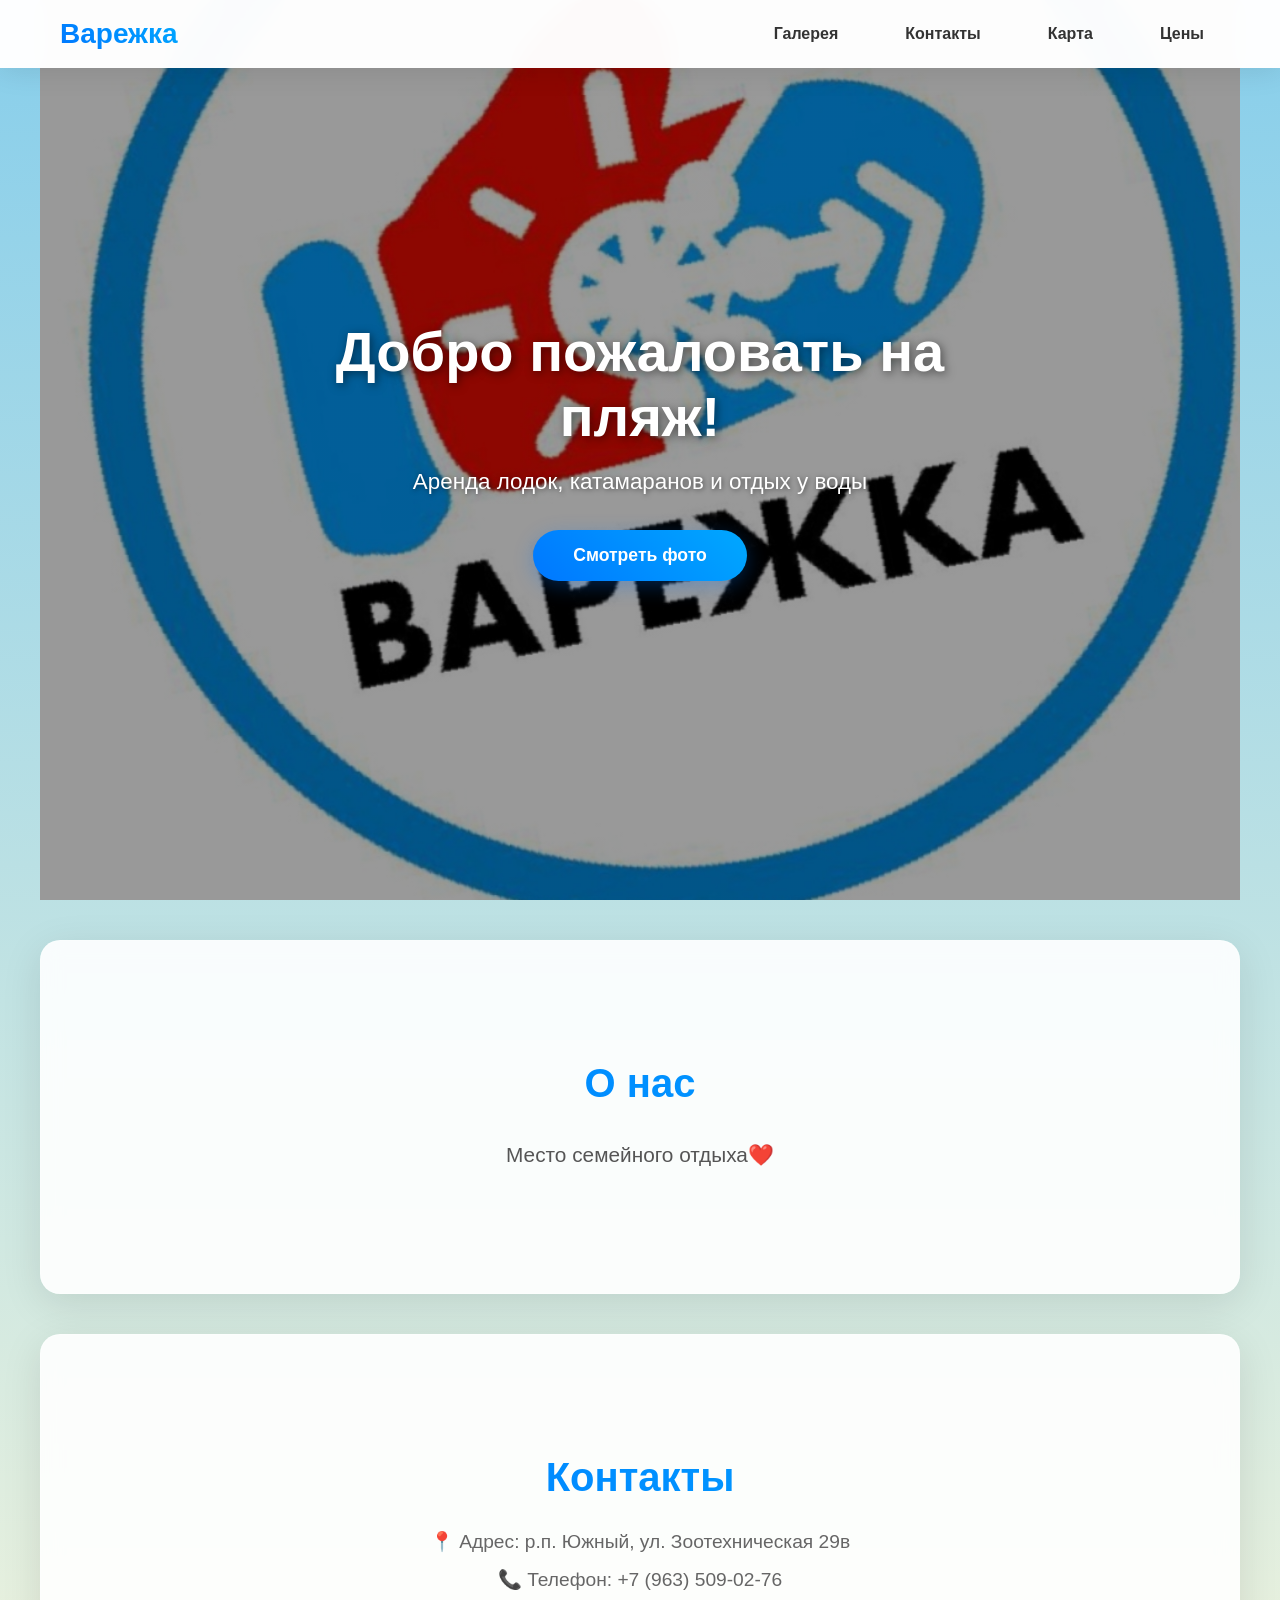
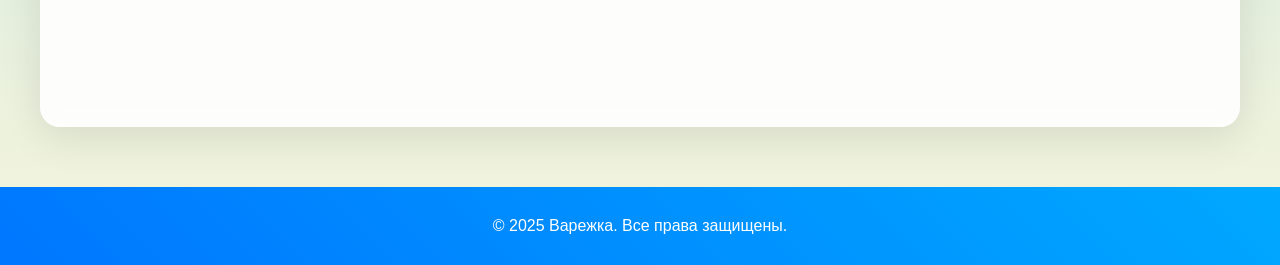
==== index.html @ 1be2bfba "Initial commit Created from https://vercel.com/new" ====
<!DOCTYPE html>
<html lang="en">
<head>
    <meta charset="UTF-8">
    <meta name="viewport" content="width=device-width, initial-scale=1.0">
    <title>База отдыха "Варежка"</title>
    <link rel="stylesheet" href="index.css" />
</head>
<body>
  <header class="header">
    <nav class="nav">
      <a href="#home" class="logo">Варежка</a>
      <ul class="menu">
        <li><a href="gallery.html">Галерея</a></li>
        <li><a href="#contacts">Контакты</a></li>
        <li><a href="map.html">Карта</a></li>
        <li><a href="info.html">Цены</a></li>
      </ul>
    </nav>
  </header>
  
  <section id="home" class="hero">
    <div class="hero-content">
      <h1>Добро пожаловать на пляж!</h1>
      <p>Аренда лодок, катамаранов и отдых у воды</p>
      <a href="gallery.html" class="btn">Смотреть фото</a>
    </div>
  </section>

  <section id="about" class="about">
    <h2>О нас</h2>
    <p>Место семейного отдыха❤️</p>
  </section>
  <section id="contacts" class="contacts">
    <h2>Контакты</h2>
    <p>📍 Адрес: р.п. Южный, ул. Зоотехническая 29в</p>
    <p>📞 Телефон: +7 (963) 509-02-76</p>
  </section>

  <footer class="footer">
    <p>© 2025 Варежка. Все права защищены.</p>
  </footer>

</body>
<script>
const sections = document.querySelectorAll("section");

const observer = new IntersectionObserver((entries) => {
  entries.forEach(entry => {
    if (entry.isIntersecting) {
      entry.target.classList.add("visible");
    }
  });
}, { threshold: 0.2 });

sections.forEach(sec => observer.observe(sec));
</script>
</html>
---- index.css ----
* {
    margin: 0;
    padding: 0;
    box-sizing: border-box;
    scroll-behavior: smooth;
}

body {
    font-family: 'Arial', sans-serif;
    color: #222;
    background: linear-gradient(180deg, #87CEEB 0%, #F5F5DC 100%);
    min-height: 100vh;
}

/* Шапка */
.header {
    background: rgba(255, 255, 255, 0.98);
    position: fixed;
    top: 0;
    width: 100%;
    z-index: 1000;
    box-shadow: 0 2px 30px rgba(0,0,0,0.1);
    backdrop-filter: blur(10px);
}

.nav {
    max-width: 1200px;
    margin: auto;
    padding: 18px 20px;
    display: flex;
    justify-content: space-between;
    align-items: center;
}

.logo {
    font-weight: bold;
    font-size: 28px;
    color: #0077ff;
    text-decoration: none;
    background: linear-gradient(45deg, #0077ff, #00a8ff);
    -webkit-background-clip: text;
    -webkit-text-fill-color: transparent;
    background-clip: text;
}

.menu {
    list-style: none;
    display: flex;
    gap: 35px;
}

.menu a {
    text-decoration: none;
    color: #333;
    font-weight: 600;
    transition: all 0.3s ease;
    padding: 8px 16px;
    border-radius: 25px;
}

.menu a:hover {
    color: #0077ff;
    background: rgba(0, 119, 255, 0.1);
    transform: translateY(-2px);
}

/* Герой-секция */
.hero {
    height: 100vh;
    background: linear-gradient(rgba(0, 0, 0, 0.4), rgba(0, 0, 0, 0.4)), 
                url('photo/logo.jpg') center/cover no-repeat;
    display: flex;
    justify-content: center;
    align-items: center;
    text-align: center;
    color: white;
    position: relative;
}

.hero-content {
    position: relative;
    z-index: 2;
    max-width: 800px;
    padding: 0 20px;
}

.hero h1 {
    font-size: 3.5rem;
    margin-bottom: 20px;
    text-shadow: 2px 2px 10px rgba(0,0,0,0.5);
    animation: fadeInUp 1s ease;
}

.hero p {
    font-size: 1.4rem;
    margin-bottom: 35px;
    text-shadow: 1px 1px 5px rgba(0,0,0,0.5);
    animation: fadeInUp 1s ease 0.2s both;
}

.btn {
    display: inline-block;
    background: linear-gradient(45deg, #0077ff, #00a8ff);
    color: #fff;
    padding: 15px 40px;
    border-radius: 50px;
    text-decoration: none;
    font-weight: bold;
    font-size: 1.1rem;
    transition: all 0.3s ease;
    box-shadow: 0 5px 20px rgba(0, 119, 255, 0.3);
    animation: fadeInUp 1s ease 0.4s both;
}

.btn:hover {
    transform: translateY(-3px);
    box-shadow: 0 8px 30px rgba(0, 119, 255, 0.4);
    background: linear-gradient(45deg, #005fcc, #0077ff);
}

/* Секции */
section {
    padding: 120px 20px;
    max-width: 1200px;
    margin: auto;
    opacity: 0;
    transform: translateY(50px);
    transition: opacity 0.8s ease, transform 0.8s ease;
}

section.visible {
    opacity: 1;
    transform: translateY(0);
}

.about, .contacts {
    text-align: center;
    background: rgba(255, 255, 255, 0.9);
    margin: 40px auto;
    border-radius: 20px;
    box-shadow: 0 10px 40px rgba(0,0,0,0.1);
    backdrop-filter: blur(10px);
    border: 1px solid rgba(255, 255, 255, 0.2);
}

.about h2, .contacts h2 {
    font-size: 2.5rem;
    margin-bottom: 30px;
    color: #0077ff;
    background: linear-gradient(45deg, #0077ff, #00a8ff);
    -webkit-background-clip: text;
    -webkit-text-fill-color: transparent;
    background-clip: text;
}

.about p {
    font-size: 1.3rem;
    line-height: 1.8;
    color: #555;
    max-width: 600px;
    margin: 0 auto;
}

.contacts p {
    font-size: 1.2rem;
    margin: 15px 0;
    color: #666;
}

/* Подвал */
.footer {
    background: linear-gradient(45deg, #0077ff, #00a8ff);
    color: #fff;
    text-align: center;
    padding: 30px 20px;
    width: 100%;
    margin-top: 60px;
}

/* Анимации */
@keyframes fadeInUp {
    from {
        opacity: 0;
        transform: translateY(30px);
    }
    to {
        opacity: 1;
        transform: translateY(0);
    }
}

/* Адаптивность */
@media (max-width: 768px) {
    .hero h1 {
        font-size: 2.5rem;
    }
    
    .hero p {
        font-size: 1.1rem;
    }
    
    .menu {
        gap: 20px;
    }
    
    .menu a {
        padding: 6px 12px;
        font-size: 0.9rem;
    }
    
    section {
        padding: 80px 20px;
    }
    
    .about h2, .contacts h2 {
        font-size: 2rem;
    }
    
    .about p {
        font-size: 1.1rem;
    }
}

@media (max-width: 480px) {
    .logo {
        font-size: 24px;
    }
    
    .hero h1 {
        font-size: 2rem;
    }
    
    .hero p {
        font-size: 1rem;
    }
    
    .btn {
        padding: 12px 30px;
        font-size: 1rem;
    }
    
    .menu {
        gap: 15px;
    }
    
    .menu a {
        padding: 5px 10px;
        font-size: 0.8rem;
    }
}
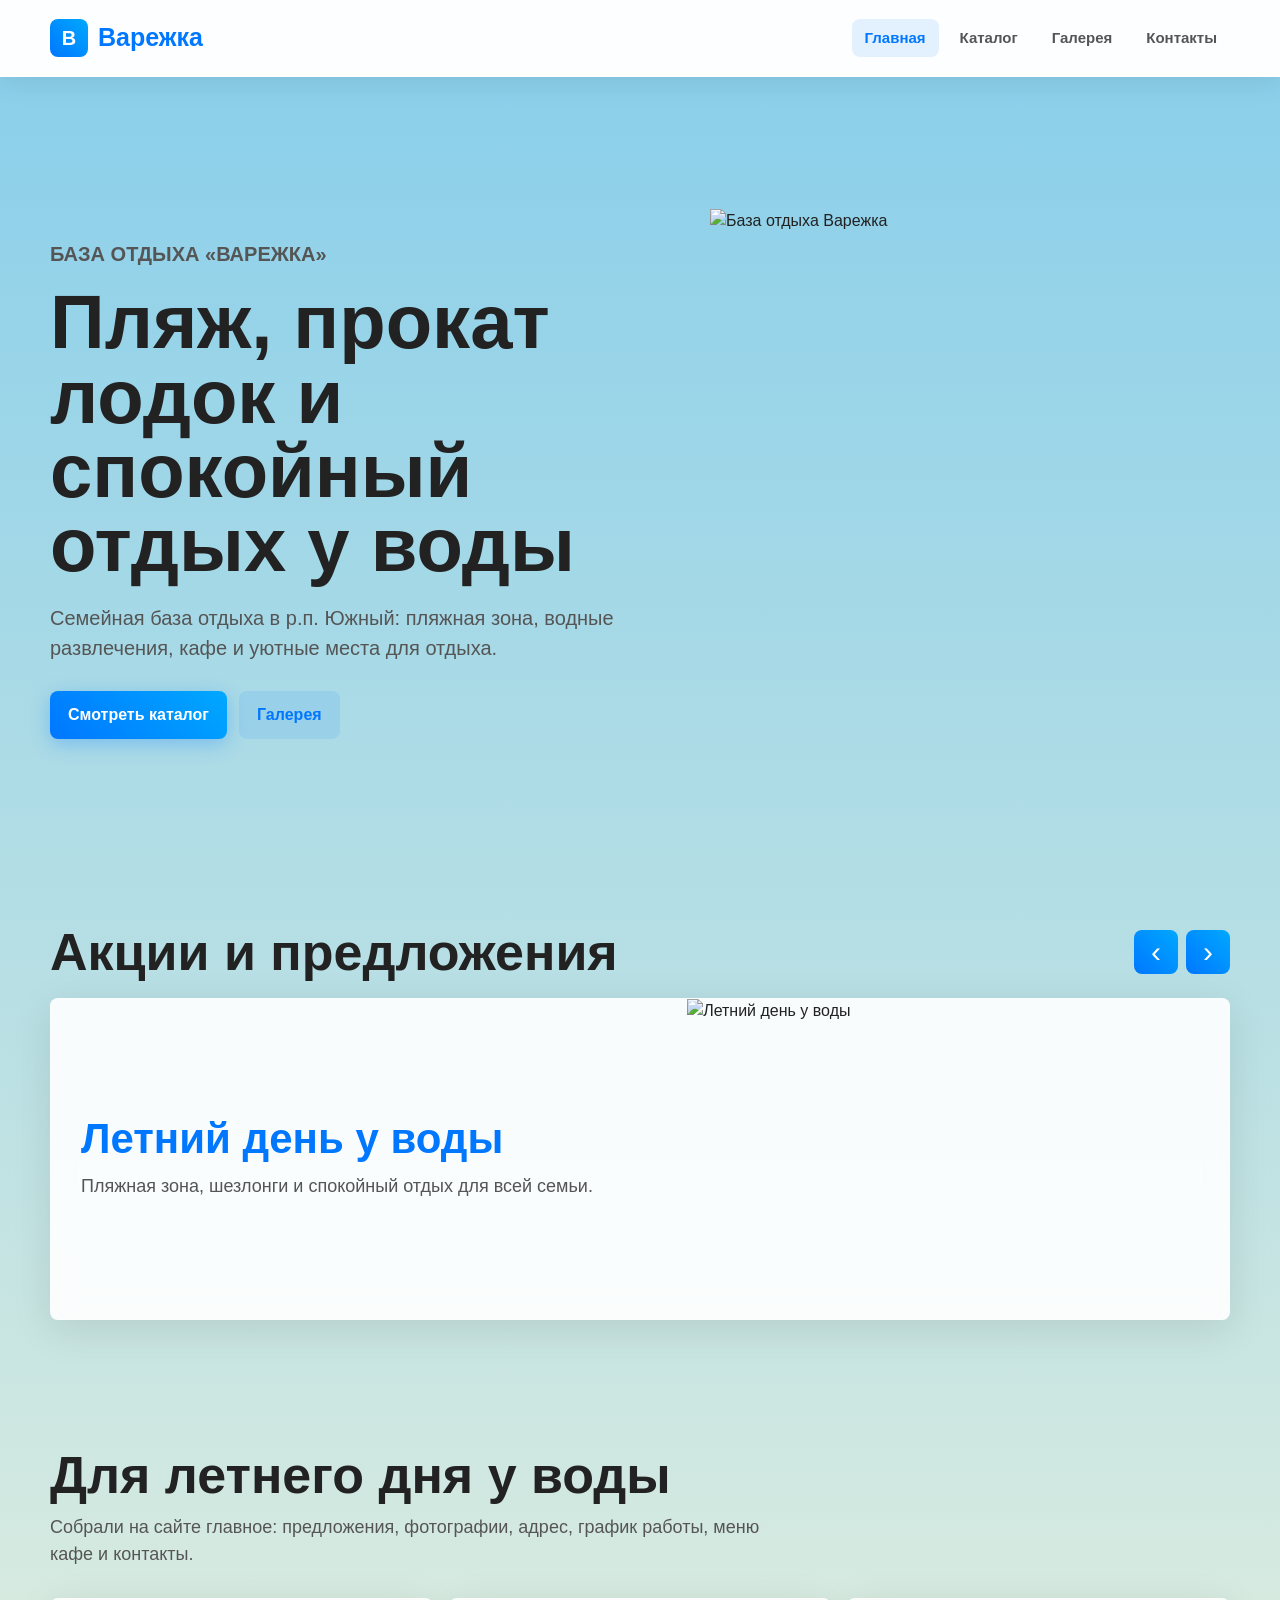
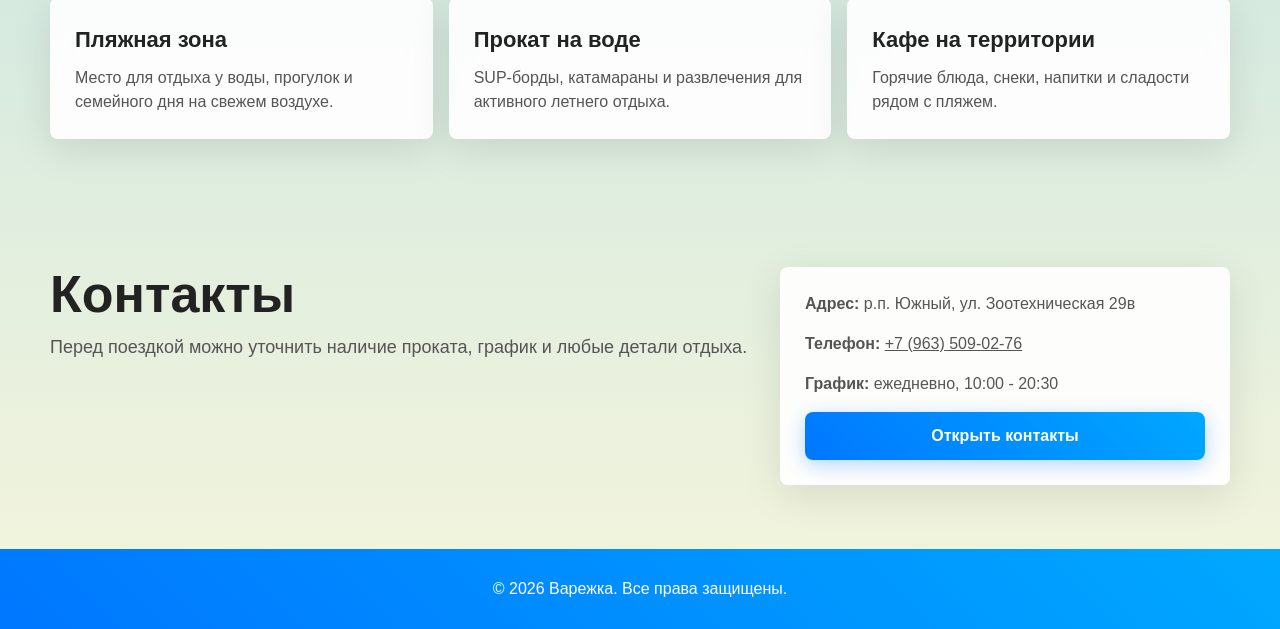
==== commit 22ba675e: "Add files via upload" ====
--- a/index.html
+++ b/index.html
@@ -1,58 +1,79 @@
-<!DOCTYPE html>
-<html lang="en">
-<head>
-    <meta charset="UTF-8">
-    <meta name="viewport" content="width=device-width, initial-scale=1.0">
-    <title>База отдыха "Варежка"</title>
-    <link rel="stylesheet" href="index.css" />
-</head>
-<body>
-  <header class="header">
-    <nav class="nav">
-      <a href="#home" class="logo">Варежка</a>
-      <ul class="menu">
-        <li><a href="gallery.html">Галерея</a></li>
-        <li><a href="#contacts">Контакты</a></li>
-        <li><a href="map.html">Карта</a></li>
-        <li><a href="info.html">Цены</a></li>
-      </ul>
-    </nav>
-  </header>
-  
-  <section id="home" class="hero">
-    <div class="hero-content">
-      <h1>Добро пожаловать на пляж!</h1>
-      <p>Аренда лодок, катамаранов и отдых у воды</p>
-      <a href="gallery.html" class="btn">Смотреть фото</a>
-    </div>
-  </section>
-
-  <section id="about" class="about">
-    <h2>О нас</h2>
-    <p>Место семейного отдыха❤️</p>
-  </section>
-  <section id="contacts" class="contacts">
-    <h2>Контакты</h2>
-    <p>📍 Адрес: р.п. Южный, ул. Зоотехническая 29в</p>
-    <p>📞 Телефон: +7 (963) 509-02-76</p>
-  </section>
-
-  <footer class="footer">
-    <p>© 2025 Варежка. Все права защищены.</p>
-  </footer>
-
-</body>
-<script>
-const sections = document.querySelectorAll("section");
-
-const observer = new IntersectionObserver((entries) => {
-  entries.forEach(entry => {
-    if (entry.isIntersecting) {
-      entry.target.classList.add("visible");
-    }
-  });
-}, { threshold: 0.2 });
-
-sections.forEach(sec => observer.observe(sec));
-</script>
-</html>+<!DOCTYPE html>
+<html lang="ru">
+<head>
+  <meta charset="UTF-8">
+  <meta name="viewport" content="width=device-width, initial-scale=1.0">
+  <title>База отдыха «Варежка»</title>
+  <link rel="stylesheet" href="common.css">
+  <link rel="stylesheet" href="index.css">
+</head>
+<body>
+  <div class="page">
+    <header class="header">
+      <nav class="nav">
+        <a href="index.html" class="logo"><span class="logo-mark">В</span><span data-site-name>Варежка</span></a>
+        <ul class="menu">
+          <li><a class="active" href="index.html">Главная</a></li>
+          <li><a href="catalog.html">Каталог</a></li>
+          <li><a href="gallery.html">Галерея</a></li>
+          <li><a href="contacts.html">Контакты</a></li>
+        </ul>
+      </nav>
+    </header>
+
+    <main class="main">
+      <section class="hero" id="home">
+        <div class="hero-copy">
+          <p class="eyebrow" data-site-title>База отдыха «Варежка»</p>
+          <h1 data-site-tagline>Пляж, прокат лодок и спокойный отдых у воды</h1>
+          <p data-site-description>Семейная база отдыха в р.п. Южный: пляжная зона, водные развлечения, кафе и уютные места для отдыха.</p>
+          <div class="hero-actions">
+            <a class="button" href="catalog.html">Смотреть каталог</a>
+            <a class="button secondary" href="gallery.html">Галерея</a>
+          </div>
+        </div>
+        <div class="hero-media" aria-label="Логотип базы отдыха">
+          <img src="photo/logo.png" alt="База отдыха Варежка">
+        </div>
+      </section>
+
+      <section class="section promo-section">
+        <div class="promo-head">
+          <h2 class="section-title">Акции и предложения</h2>
+          <div class="promo-controls" aria-label="Управление слайдером">
+            <button class="slider-button" type="button" data-slider-prev aria-label="Предыдущее предложение">‹</button>
+            <button class="slider-button" type="button" data-slider-next aria-label="Следующее предложение">›</button>
+          </div>
+        </div>
+        <div class="promo-slider card" id="promoSlider"></div>
+      </section>
+
+      <section class="section">
+        <h2 class="section-title">Для летнего дня у воды</h2>
+        <p class="section-lead">Собрали на сайте главное: предложения, фотографии, адрес, график работы, меню кафе и контакты.</p>
+        <div class="features" id="features"></div>
+      </section>
+
+      <section class="section contact-band" id="contacts">
+        <div>
+          <h2 class="section-title">Контакты</h2>
+          <p class="section-lead">Перед поездкой можно уточнить наличие проката, график и любые детали отдыха.</p>
+        </div>
+        <div class="contact-card card">
+          <p><strong>Адрес:</strong> <span data-site-address></span></p>
+          <p><strong>Телефон:</strong> <a data-site-phone-link><span data-site-phone></span></a></p>
+          <p><strong>График:</strong> ежедневно, <span data-site-hours></span></p>
+          <a class="button" href="contacts.html">Открыть контакты</a>
+        </div>
+      </section>
+    </main>
+
+    <footer class="footer">
+      <p data-site-copyright></p>
+    </footer>
+  </div>
+
+  <script src="data.js"></script>
+  <script src="index.js"></script>
+</body>
+</html>
--- a/common.css
+++ b/common.css
@@ -0,0 +1,226 @@
+:root {
+  --bg: #f5f5dc;
+  --paper: #ffffff;
+  --paper-soft: rgba(0, 119, 255, 0.1);
+  --ink: #222222;
+  --muted: #555555;
+  --line: rgba(255, 255, 255, 0.35);
+  --brand: #0077ff;
+  --brand-dark: #005fcc;
+  --accent: #00a8ff;
+  --shadow: 0 10px 40px rgba(0, 0, 0, 0.1);
+  --radius: 8px;
+}
+
+* {
+  box-sizing: border-box;
+}
+
+html {
+  scroll-behavior: smooth;
+}
+
+body {
+  margin: 0;
+  min-height: 100vh;
+  color: var(--ink);
+  background: linear-gradient(180deg, #87ceeb 0%, #f5f5dc 100%);
+  font-family: Arial, Helvetica, sans-serif;
+  line-height: 1.5;
+}
+
+img,
+video {
+  max-width: 100%;
+}
+
+a {
+  color: inherit;
+}
+
+.page {
+  min-height: 100vh;
+  display: flex;
+  flex-direction: column;
+}
+
+.header {
+  position: sticky;
+  top: 0;
+  z-index: 20;
+  background: rgba(255, 255, 255, 0.98);
+  border-bottom: 1px solid rgba(255, 255, 255, 0.45);
+  box-shadow: 0 2px 30px rgba(0, 0, 0, 0.1);
+  backdrop-filter: blur(10px);
+}
+
+.nav {
+  width: min(1180px, calc(100% - 32px));
+  min-height: 76px;
+  margin: 0 auto;
+  display: flex;
+  align-items: center;
+  justify-content: space-between;
+  gap: 18px;
+}
+
+.logo {
+  display: inline-flex;
+  align-items: center;
+  gap: 10px;
+  color: var(--brand);
+  font-size: 25px;
+  font-weight: 800;
+  text-decoration: none;
+  white-space: nowrap;
+}
+
+.logo-mark {
+  width: 38px;
+  height: 38px;
+  display: grid;
+  place-items: center;
+  color: #fff;
+  background: linear-gradient(45deg, #0077ff, #00a8ff);
+  border-radius: var(--radius);
+  font-size: 20px;
+}
+
+.menu {
+  display: flex;
+  align-items: center;
+  justify-content: flex-end;
+  flex-wrap: wrap;
+  gap: 8px;
+  margin: 0;
+  padding: 0;
+  list-style: none;
+}
+
+.menu a {
+  display: inline-flex;
+  min-height: 38px;
+  align-items: center;
+  padding: 8px 13px;
+  border-radius: var(--radius);
+  color: var(--muted);
+  font-size: 15px;
+  font-weight: 700;
+  text-decoration: none;
+}
+
+.menu a:hover,
+.menu a.active {
+  color: var(--brand);
+  background: var(--paper-soft);
+}
+
+.main {
+  flex: 1;
+}
+
+.section {
+  width: min(1180px, calc(100% - 32px));
+  margin: 0 auto;
+  padding: 64px 0;
+}
+
+.section-title {
+  margin: 0 0 12px;
+  font-size: clamp(30px, 5vw, 52px);
+  line-height: 1.05;
+  letter-spacing: 0;
+}
+
+.section-lead {
+  max-width: 720px;
+  margin: 0 0 30px;
+  color: var(--muted);
+  font-size: 18px;
+}
+
+.button {
+  display: inline-flex;
+  min-height: 46px;
+  align-items: center;
+  justify-content: center;
+  gap: 8px;
+  padding: 12px 18px;
+  border: 0;
+  border-radius: var(--radius);
+  color: #fff;
+  background: linear-gradient(45deg, #0077ff, #00a8ff);
+  box-shadow: 0 5px 20px rgba(0, 119, 255, 0.3);
+  font: inherit;
+  font-weight: 800;
+  text-decoration: none;
+  cursor: pointer;
+}
+
+.button:hover {
+  background: linear-gradient(45deg, #005fcc, #0077ff);
+}
+
+.button.secondary {
+  color: var(--brand);
+  background: var(--paper-soft);
+  box-shadow: none;
+}
+
+.card {
+  background: rgba(255, 255, 255, 0.9);
+  border: 1px solid rgba(255, 255, 255, 0.2);
+  border-radius: var(--radius);
+  box-shadow: var(--shadow);
+  backdrop-filter: blur(10px);
+}
+
+.footer {
+  padding: 28px 16px;
+  color: #fff;
+  background: linear-gradient(45deg, #0077ff, #00a8ff);
+  text-align: center;
+}
+
+.footer p {
+  margin: 0;
+}
+
+@media (max-width: 780px) {
+  .nav {
+    min-height: auto;
+    padding: 14px 0;
+    align-items: flex-start;
+    flex-direction: column;
+  }
+
+  .menu {
+    width: 100%;
+    justify-content: flex-start;
+  }
+
+  .menu a {
+    font-size: 14px;
+    padding: 8px 10px;
+  }
+
+  .section {
+    padding: 42px 0;
+  }
+}
+
+@media (max-width: 460px) {
+  .nav,
+  .section {
+    width: min(100% - 22px, 1180px);
+  }
+
+  .logo {
+    font-size: 22px;
+  }
+
+  .menu a {
+    min-height: 34px;
+    font-size: 13px;
+  }
+}
--- a/index.css
+++ b/index.css
@@ -1,250 +1,224 @@
-* {
-    margin: 0;
-    padding: 0;
-    box-sizing: border-box;
-    scroll-behavior: smooth;
-}
-
-body {
-    font-family: 'Arial', sans-serif;
-    color: #222;
-    background: linear-gradient(180deg, #87CEEB 0%, #F5F5DC 100%);
-    min-height: 100vh;
-}
-
-/* Шапка */
-.header {
-    background: rgba(255, 255, 255, 0.98);
-    position: fixed;
-    top: 0;
-    width: 100%;
-    z-index: 1000;
-    box-shadow: 0 2px 30px rgba(0,0,0,0.1);
-    backdrop-filter: blur(10px);
-}
-
-.nav {
-    max-width: 1200px;
-    margin: auto;
-    padding: 18px 20px;
-    display: flex;
-    justify-content: space-between;
-    align-items: center;
-}
-
-.logo {
-    font-weight: bold;
-    font-size: 28px;
-    color: #0077ff;
-    text-decoration: none;
-    background: linear-gradient(45deg, #0077ff, #00a8ff);
-    -webkit-background-clip: text;
-    -webkit-text-fill-color: transparent;
-    background-clip: text;
-}
-
-.menu {
-    list-style: none;
-    display: flex;
-    gap: 35px;
-}
-
-.menu a {
-    text-decoration: none;
-    color: #333;
-    font-weight: 600;
-    transition: all 0.3s ease;
-    padding: 8px 16px;
-    border-radius: 25px;
-}
-
-.menu a:hover {
-    color: #0077ff;
-    background: rgba(0, 119, 255, 0.1);
-    transform: translateY(-2px);
-}
-
-/* Герой-секция */
-.hero {
-    height: 100vh;
-    background: linear-gradient(rgba(0, 0, 0, 0.4), rgba(0, 0, 0, 0.4)), 
-                url('photo/logo.jpg') center/cover no-repeat;
-    display: flex;
-    justify-content: center;
-    align-items: center;
-    text-align: center;
-    color: white;
-    position: relative;
-}
-
-.hero-content {
-    position: relative;
-    z-index: 2;
-    max-width: 800px;
-    padding: 0 20px;
-}
-
-.hero h1 {
-    font-size: 3.5rem;
-    margin-bottom: 20px;
-    text-shadow: 2px 2px 10px rgba(0,0,0,0.5);
-    animation: fadeInUp 1s ease;
-}
-
-.hero p {
-    font-size: 1.4rem;
-    margin-bottom: 35px;
-    text-shadow: 1px 1px 5px rgba(0,0,0,0.5);
-    animation: fadeInUp 1s ease 0.2s both;
-}
-
-.btn {
-    display: inline-block;
-    background: linear-gradient(45deg, #0077ff, #00a8ff);
-    color: #fff;
-    padding: 15px 40px;
-    border-radius: 50px;
-    text-decoration: none;
-    font-weight: bold;
-    font-size: 1.1rem;
-    transition: all 0.3s ease;
-    box-shadow: 0 5px 20px rgba(0, 119, 255, 0.3);
-    animation: fadeInUp 1s ease 0.4s both;
-}
-
-.btn:hover {
-    transform: translateY(-3px);
-    box-shadow: 0 8px 30px rgba(0, 119, 255, 0.4);
-    background: linear-gradient(45deg, #005fcc, #0077ff);
-}
-
-/* Секции */
-section {
-    padding: 120px 20px;
-    max-width: 1200px;
-    margin: auto;
-    opacity: 0;
-    transform: translateY(50px);
-    transition: opacity 0.8s ease, transform 0.8s ease;
-}
-
-section.visible {
-    opacity: 1;
-    transform: translateY(0);
-}
-
-.about, .contacts {
-    text-align: center;
-    background: rgba(255, 255, 255, 0.9);
-    margin: 40px auto;
-    border-radius: 20px;
-    box-shadow: 0 10px 40px rgba(0,0,0,0.1);
-    backdrop-filter: blur(10px);
-    border: 1px solid rgba(255, 255, 255, 0.2);
-}
-
-.about h2, .contacts h2 {
-    font-size: 2.5rem;
-    margin-bottom: 30px;
-    color: #0077ff;
-    background: linear-gradient(45deg, #0077ff, #00a8ff);
-    -webkit-background-clip: text;
-    -webkit-text-fill-color: transparent;
-    background-clip: text;
-}
-
-.about p {
-    font-size: 1.3rem;
-    line-height: 1.8;
-    color: #555;
-    max-width: 600px;
-    margin: 0 auto;
-}
-
-.contacts p {
-    font-size: 1.2rem;
-    margin: 15px 0;
-    color: #666;
-}
-
-/* Подвал */
-.footer {
-    background: linear-gradient(45deg, #0077ff, #00a8ff);
-    color: #fff;
-    text-align: center;
-    padding: 30px 20px;
-    width: 100%;
-    margin-top: 60px;
-}
-
-/* Анимации */
-@keyframes fadeInUp {
-    from {
-        opacity: 0;
-        transform: translateY(30px);
-    }
-    to {
-        opacity: 1;
-        transform: translateY(0);
-    }
-}
-
-/* Адаптивность */
-@media (max-width: 768px) {
-    .hero h1 {
-        font-size: 2.5rem;
-    }
-    
-    .hero p {
-        font-size: 1.1rem;
-    }
-    
-    .menu {
-        gap: 20px;
-    }
-    
-    .menu a {
-        padding: 6px 12px;
-        font-size: 0.9rem;
-    }
-    
-    section {
-        padding: 80px 20px;
-    }
-    
-    .about h2, .contacts h2 {
-        font-size: 2rem;
-    }
-    
-    .about p {
-        font-size: 1.1rem;
-    }
-}
-
-@media (max-width: 480px) {
-    .logo {
-        font-size: 24px;
-    }
-    
-    .hero h1 {
-        font-size: 2rem;
-    }
-    
-    .hero p {
-        font-size: 1rem;
-    }
-    
-    .btn {
-        padding: 12px 30px;
-        font-size: 1rem;
-    }
-    
-    .menu {
-        gap: 15px;
-    }
-    
-    .menu a {
-        padding: 5px 10px;
-        font-size: 0.8rem;
-    }
-}+.hero {
+  width: min(1180px, calc(100% - 32px));
+  min-height: calc(100vh - 76px);
+  margin: 0 auto;
+  display: grid;
+  grid-template-columns: minmax(0, 1fr) minmax(330px, 520px);
+  align-items: center;
+  gap: 42px;
+  padding: 54px 0;
+}
+
+.hero-copy {
+  max-width: 650px;
+}
+
+.eyebrow {
+  margin: 0 0 16px;
+  color: var(--brand);
+  font-weight: 800;
+  text-transform: uppercase;
+  letter-spacing: 0;
+}
+
+.hero h1 {
+  margin: 0;
+  font-size: clamp(42px, 7vw, 76px);
+  line-height: 0.98;
+  letter-spacing: 0;
+}
+
+.hero p {
+  color: var(--muted);
+  font-size: 20px;
+}
+
+.hero-actions {
+  display: flex;
+  flex-wrap: wrap;
+  gap: 12px;
+  margin-top: 28px;
+}
+
+.hero-media {
+  position: relative;
+  min-height: 560px;
+  border-radius: var(--radius);
+  overflow: visible;
+  box-shadow: none;
+}
+
+.hero-media img {
+  width: 100%;
+  height: 100%;
+  min-height: 560px;
+  object-fit: contain;
+  display: block;
+}
+
+.hero-media::after {
+  content: none;
+}
+
+.features {
+  display: grid;
+  grid-template-columns: repeat(3, 1fr);
+  gap: 16px;
+}
+
+.promo-section {
+  padding-top: 24px;
+}
+
+.promo-head {
+  display: flex;
+  align-items: center;
+  justify-content: space-between;
+  gap: 18px;
+  margin-bottom: 18px;
+}
+
+.promo-head .section-title {
+  margin-bottom: 0;
+}
+
+.promo-controls {
+  display: flex;
+  gap: 8px;
+}
+
+.slider-button {
+  width: 44px;
+  height: 44px;
+  border: 0;
+  border-radius: var(--radius);
+  color: #fff;
+  background: linear-gradient(45deg, #0077ff, #00a8ff);
+  font-size: 30px;
+  line-height: 1;
+  cursor: pointer;
+}
+
+.promo-slider {
+  min-height: 320px;
+  overflow: hidden;
+  position: relative;
+}
+
+.promo-slide {
+  display: none;
+  min-height: 320px;
+  grid-template-columns: minmax(0, 1fr) minmax(280px, 46%);
+  align-items: stretch;
+}
+
+.promo-slide.active {
+  display: grid;
+}
+
+.promo-copy {
+  display: grid;
+  align-content: center;
+  gap: 12px;
+  padding: 30px;
+}
+
+.promo-copy h3 {
+  margin: 0;
+  color: var(--brand);
+  font-size: clamp(26px, 4vw, 42px);
+  line-height: 1.05;
+}
+
+.promo-copy p {
+  margin: 0;
+  color: var(--muted);
+  font-size: 18px;
+}
+
+.promo-slide img {
+  width: 100%;
+  height: 100%;
+  min-height: 320px;
+  object-fit: cover;
+  display: block;
+}
+
+.feature-card {
+  padding: 24px;
+}
+
+.feature-card h3 {
+  margin: 0 0 10px;
+  font-size: 22px;
+}
+
+.feature-card p,
+.contact-card p {
+  margin: 0;
+  color: var(--muted);
+}
+
+.contact-band {
+  display: grid;
+  grid-template-columns: 1fr minmax(300px, 450px);
+  gap: 24px;
+  align-items: start;
+}
+
+.contact-card {
+  display: grid;
+  gap: 16px;
+  padding: 24px;
+}
+
+@media (max-width: 900px) {
+  .hero {
+    grid-template-columns: 1fr;
+    min-height: auto;
+    padding-top: 36px;
+  }
+
+  .hero-media,
+  .hero-media img {
+    min-height: 340px;
+  }
+
+  .features,
+  .contact-band,
+  .promo-slide.active {
+    grid-template-columns: 1fr;
+  }
+
+  .promo-slide img {
+    min-height: 230px;
+  }
+}
+
+@media (max-width: 520px) {
+  .hero {
+    width: min(100% - 22px, 1180px);
+  }
+
+  .hero p {
+    font-size: 17px;
+  }
+
+  .hero-actions .button {
+    width: 100%;
+  }
+
+  .hero-media,
+  .hero-media img {
+    min-height: 260px;
+  }
+
+  .promo-head {
+    align-items: flex-start;
+    flex-direction: column;
+  }
+
+  .promo-copy {
+    padding: 22px;
+  }
+}
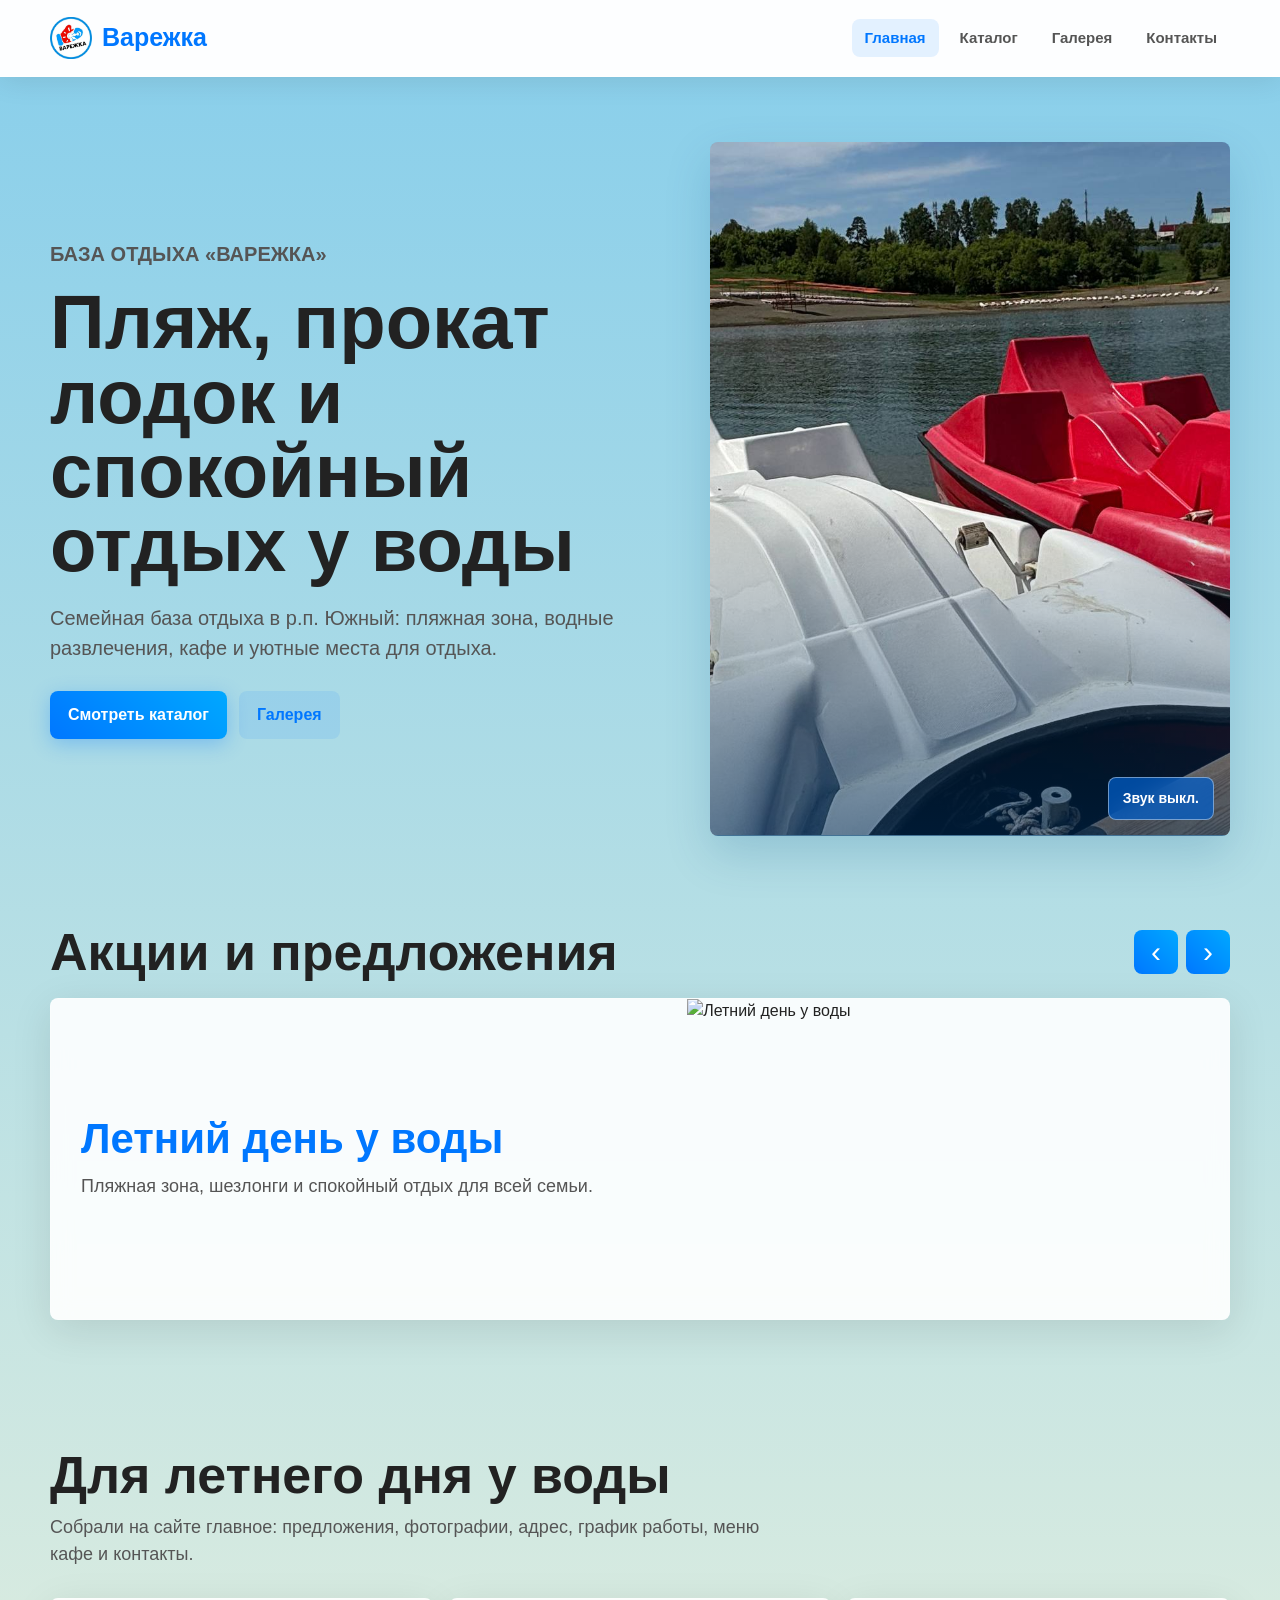
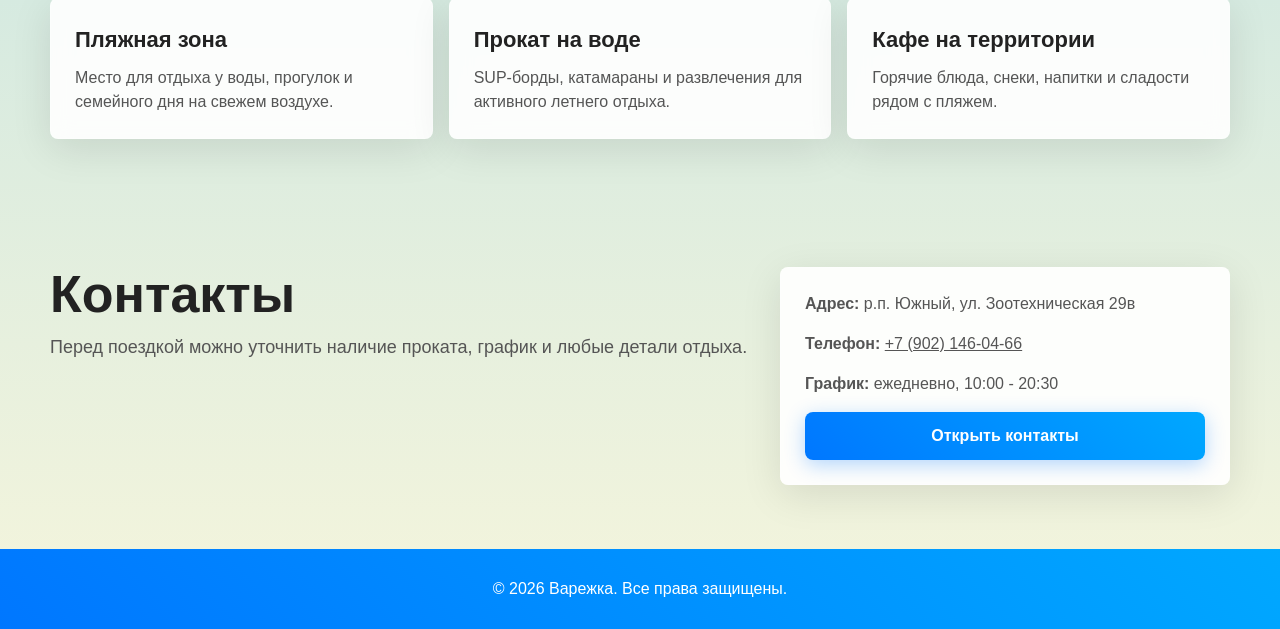
==== commit 5688584b: "Add files via upload" ====
--- a/index.html
+++ b/index.html
@@ -11,7 +11,7 @@
   <div class="page">
     <header class="header">
       <nav class="nav">
-        <a href="index.html" class="logo"><span class="logo-mark">В</span><span data-site-name>Варежка</span></a>
+        <a href="index.html" class="logo"><span class="logo-mark"><img src="photo/logo-header.png" alt=""></span><span data-site-name>Варежка</span></a>
         <ul class="menu">
           <li><a class="active" href="index.html">Главная</a></li>
           <li><a href="catalog.html">Каталог</a></li>
@@ -32,8 +32,18 @@
             <a class="button secondary" href="gallery.html">Галерея</a>
           </div>
         </div>
-        <div class="hero-media" aria-label="Логотип базы отдыха">
-          <img src="photo/logo.png" alt="База отдыха Варежка">
+        <div class="hero-media" aria-label="Видео базы отдыха">
+          <video
+            class="hero-video"
+            data-src="photo/18874658130528.mp4"
+            poster="photo/fon.png"
+            autoplay
+            muted
+            loop
+            playsinline
+            preload="none"
+          ></video>
+          <button class="video-sound-button" type="button" data-video-sound aria-label="Включить звук">Звук выкл.</button>
         </div>
       </section>
 
--- a/common.css
+++ b/common.css
@@ -76,14 +76,24 @@
 }
 
 .logo-mark {
-  width: 38px;
-  height: 38px;
-  display: grid;
+  width: 42px;
+  height: 42px;
+  display: inline-grid;
   place-items: center;
-  color: #fff;
-  background: linear-gradient(45deg, #0077ff, #00a8ff);
-  border-radius: var(--radius);
-  font-size: 20px;
+  flex: 0 0 auto;
+  overflow: visible;
+  background: transparent;
+  border: 0;
+  border-radius: 0;
+  box-shadow: none;
+}
+
+.logo-mark img {
+  width: 100%;
+  height: 100%;
+  display: block;
+  object-fit: contain;
+  object-position: center;
 }
 
 .menu {
--- a/index.css
+++ b/index.css
@@ -42,22 +42,55 @@
 
 .hero-media {
   position: relative;
+  aspect-ratio: 9 / 12;
   min-height: 560px;
   border-radius: var(--radius);
-  overflow: visible;
-  box-shadow: none;
-}
-
-.hero-media img {
+  overflow: hidden;
+  background: var(--paper-soft);
+  box-shadow: 0 18px 46px rgba(0, 75, 130, 0.18);
+}
+
+.hero-media::after {
+  content: "";
+  position: absolute;
+  inset: 0;
+  z-index: 1;
+  background: linear-gradient(180deg, transparent 52%, rgba(0, 45, 90, 0.58));
+  pointer-events: none;
+}
+
+.hero-video {
   width: 100%;
   height: 100%;
-  min-height: 560px;
-  object-fit: contain;
+  min-height: inherit;
+  object-fit: cover;
+  object-position: center;
   display: block;
-}
-
-.hero-media::after {
-  content: none;
+  pointer-events: none;
+}
+
+.video-sound-button {
+  position: absolute;
+  right: 16px;
+  bottom: 16px;
+  z-index: 2;
+  min-height: 42px;
+  padding: 10px 14px;
+  border: 1px solid rgba(255, 255, 255, 0.42);
+  border-radius: var(--radius);
+  color: #fff;
+  background: rgba(0, 95, 204, 0.72);
+  backdrop-filter: blur(10px);
+  font: inherit;
+  font-size: 14px;
+  font-weight: 900;
+  cursor: pointer;
+}
+
+.video-sound-button:hover,
+.video-sound-button:focus-visible {
+  background: var(--brand);
+  outline: none;
 }
 
 .features {
@@ -180,7 +213,8 @@
   }
 
   .hero-media,
-  .hero-media img {
+  .hero-video {
+    aspect-ratio: 16 / 10;
     min-height: 340px;
   }
 
@@ -198,6 +232,7 @@
 @media (max-width: 520px) {
   .hero {
     width: min(100% - 22px, 1180px);
+    gap: 24px;
   }
 
   .hero p {
@@ -209,8 +244,18 @@
   }
 
   .hero-media,
-  .hero-media img {
-    min-height: 260px;
+  .hero-video {
+    aspect-ratio: 4 / 5;
+    min-height: 0;
+  }
+
+  .video-sound-button {
+    right: max(12px, env(safe-area-inset-right));
+    bottom: 12px;
+    min-height: 38px;
+    max-width: calc(100% - 24px);
+    padding: 8px 11px;
+    font-size: 12px;
   }
 
   .promo-head {
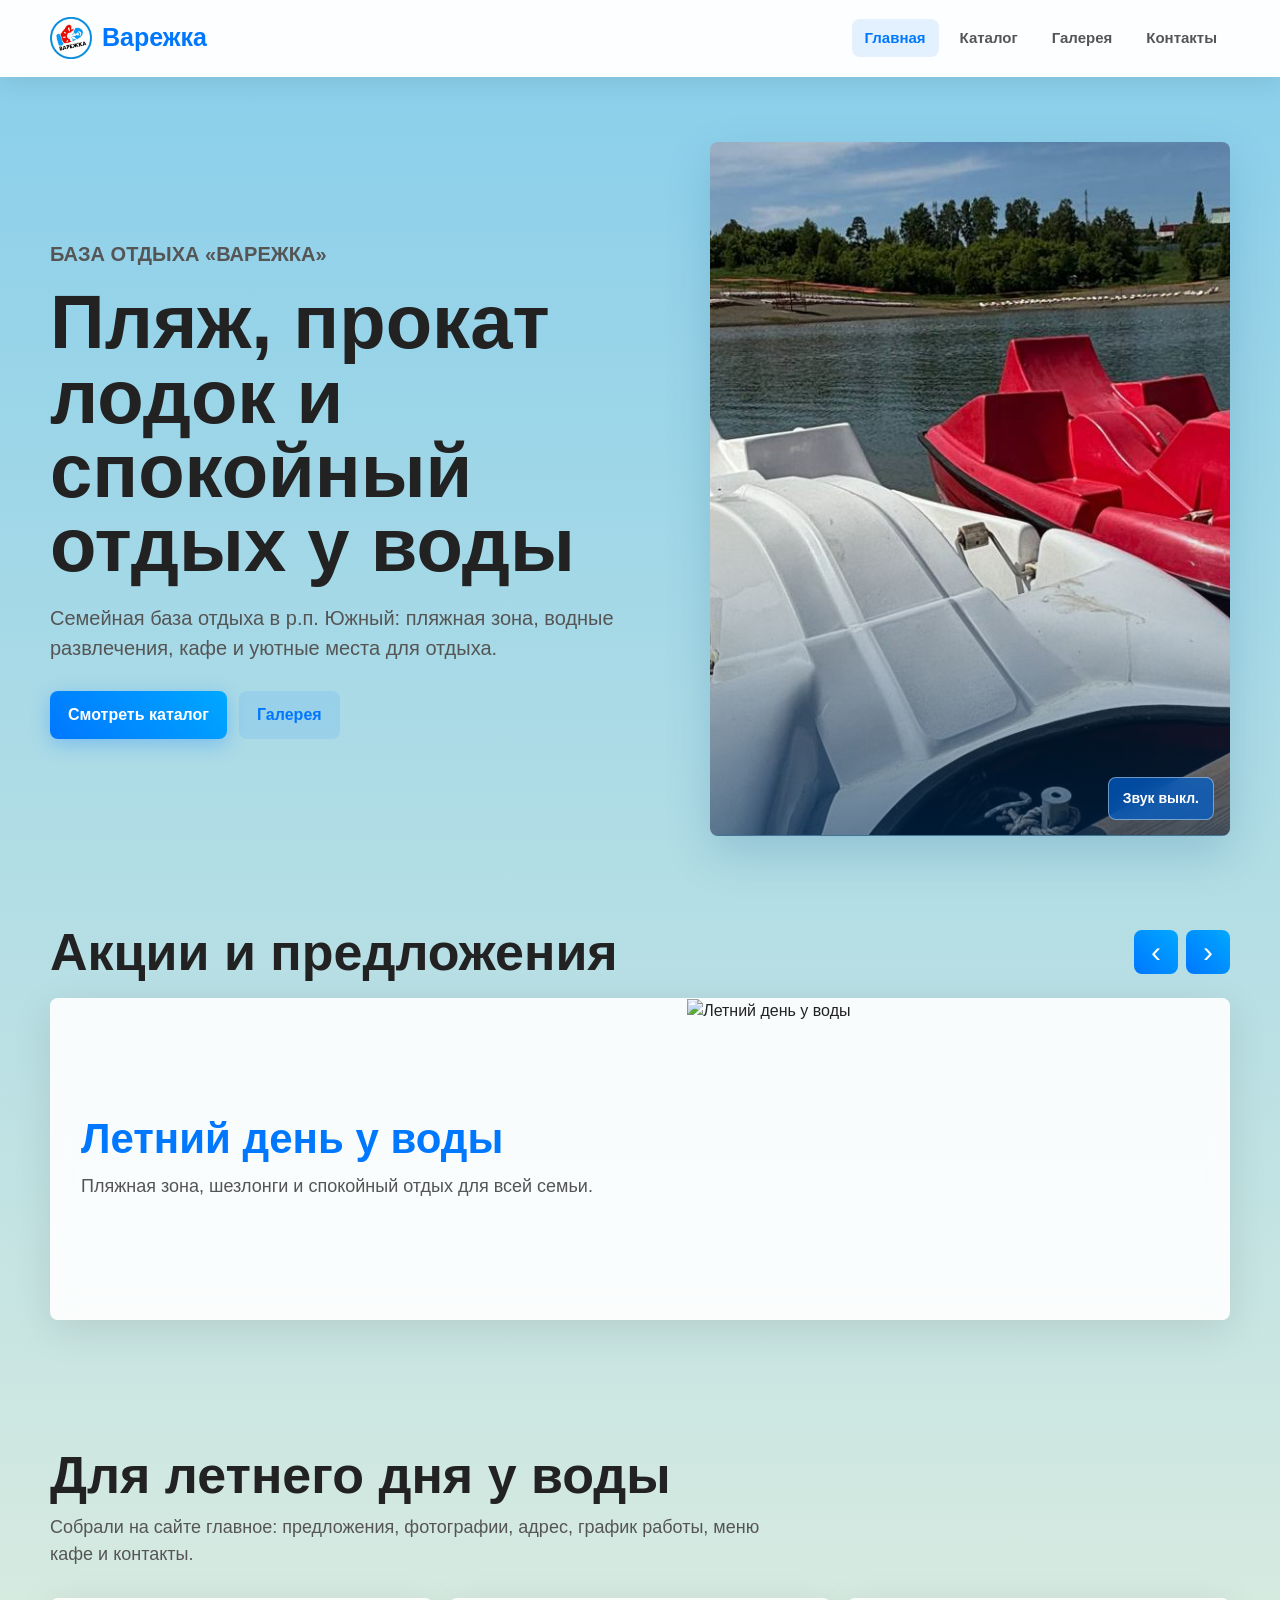
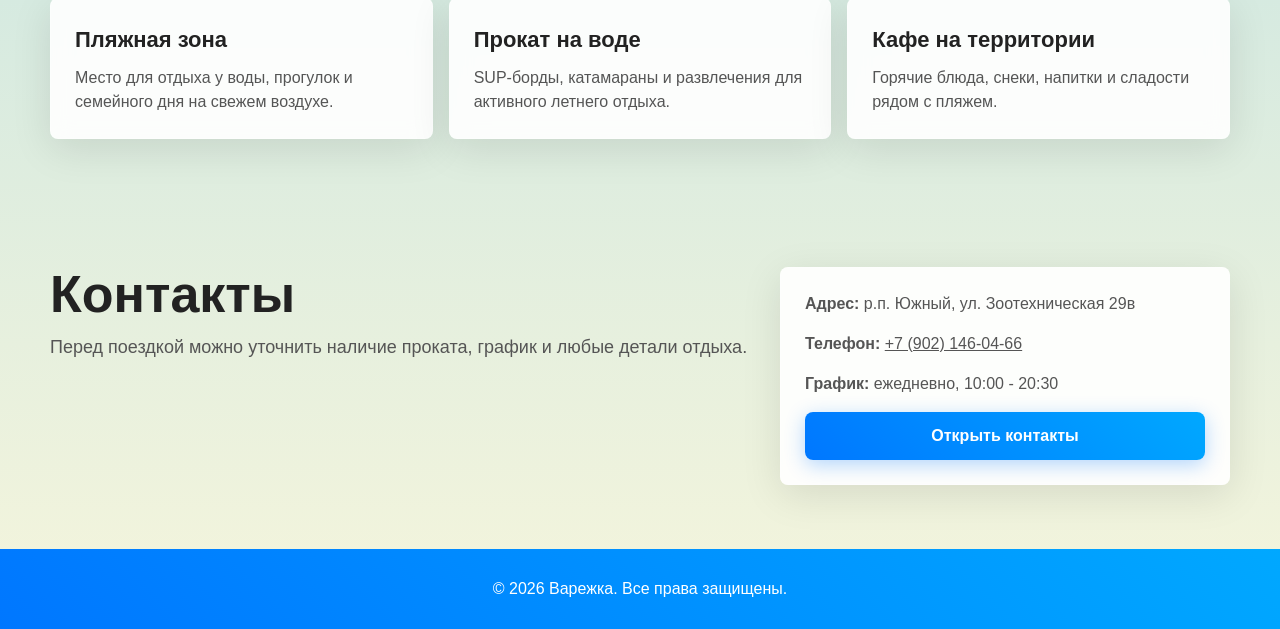
==== commit 8f581628: "Add files via upload" ====
--- a/index.html
+++ b/index.html
@@ -36,7 +36,7 @@
           <video
             class="hero-video"
             data-src="photo/18874658130528.mp4"
-            poster="photo/fon.png"
+            poster="photo/hero-video-poster.jpg"
             autoplay
             muted
             loop
